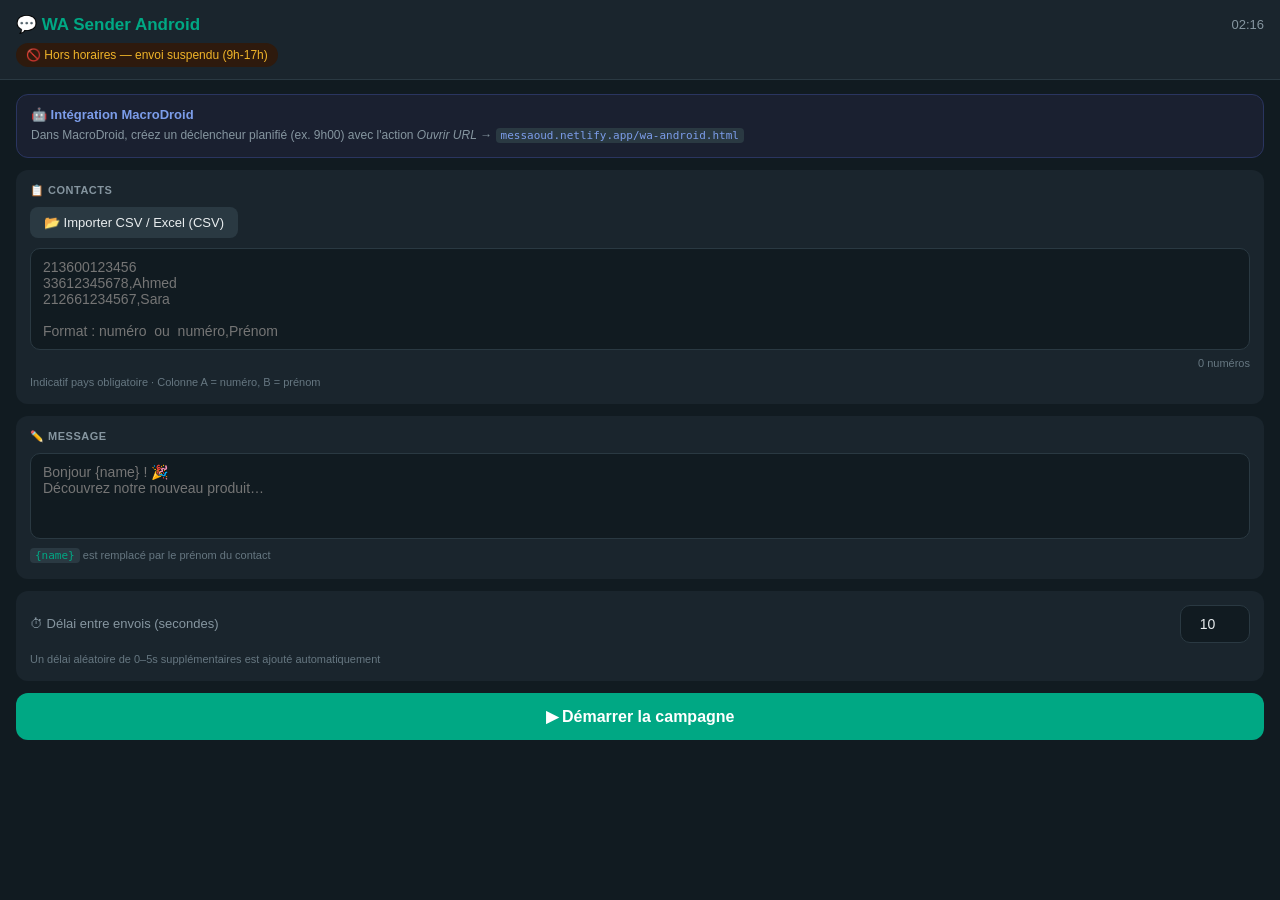
==== wa-android.html @ 424b2b4e "Add Android-optimized WhatsApp sender page (wa-android.html) Page mobile-first déployable sur Netlif" ====
<!DOCTYPE html>
<html lang="fr">
<head>
  <meta charset="UTF-8">
  <meta name="viewport" content="width=device-width,initial-scale=1,maximum-scale=1,user-scalable=no">
  <meta name="mobile-web-app-capable" content="yes">
  <meta name="apple-mobile-web-app-capable" content="yes">
  <meta name="theme-color" content="#00a884">
  <title>WA Sender — Android</title>
  <style>
    *, *::before, *::after { box-sizing: border-box; margin: 0; padding: 0; }

    :root {
      --green:   #00a884;
      --green2:  #00c49a;
      --dark:    #111b21;
      --panel:   #1a252d;
      --panel2:  #2a3942;
      --border:  #2a3942;
      --text:    #e9edef;
      --muted:   #8696a0;
      --dim:     #667781;
      --red:     #ff6b6b;
      --yellow:  #f0b429;
      --r:       12px;
    }

    html, body {
      height: 100%;
      background: var(--dark);
      color: var(--text);
      font-family: -apple-system, BlinkMacSystemFont, 'Segoe UI', sans-serif;
      font-size: 15px;
      -webkit-tap-highlight-color: transparent;
    }

    /* ─── Screens ─── */
    .screen { display: none; flex-direction: column; height: 100dvh; overflow: hidden; }
    .screen.active { display: flex; }

    /* ─── Header ─── */
    .topbar {
      background: var(--panel);
      padding: 14px 16px 12px;
      border-bottom: 1px solid var(--border);
      flex-shrink: 0;
    }
    .topbar-row { display: flex; align-items: center; justify-content: space-between; }
    .topbar h1 { font-size: 17px; color: var(--green); font-weight: 700; }
    .clock { font-size: 13px; color: var(--muted); font-variant-numeric: tabular-nums; }

    .time-pill {
      display: inline-flex; align-items: center; gap: 6px;
      font-size: 12px; margin-top: 8px;
      padding: 5px 10px; border-radius: 20px;
      background: var(--panel2); color: var(--muted);
    }
    .time-pill.ok     { background: #0d2e1e; color: var(--green); }
    .time-pill.off    { background: #2e1a0d; color: var(--yellow); }

    /* ─── Scrollable body ─── */
    .scroll-area {
      flex: 1; overflow-y: auto;
      padding: 14px 16px;
      -webkit-overflow-scrolling: touch;
    }

    /* ─── Cards / sections ─── */
    .card {
      background: var(--panel);
      border-radius: var(--r);
      padding: 14px;
      margin-bottom: 12px;
    }
    .card-title {
      font-size: 11px; font-weight: 700; color: var(--muted);
      text-transform: uppercase; letter-spacing: .5px;
      margin-bottom: 10px;
    }

    /* ─── Inputs ─── */
    textarea, input[type=text], input[type=url], input[type=number] {
      width: 100%;
      background: var(--dark);
      border: 1.5px solid var(--border);
      border-radius: 10px;
      color: var(--text);
      padding: 10px 12px;
      font-size: 14px;
      font-family: inherit;
      outline: none;
      transition: border-color .2s;
    }
    textarea { resize: none; }
    textarea:focus, input:focus { border-color: var(--green); }
    input[type=number] { width: 70px; text-align: center; }

    .field-label {
      font-size: 12px; color: var(--muted); margin-bottom: 6px; display: block;
    }
    .field-hint {
      font-size: 11px; color: var(--dim); margin-top: 5px; line-height: 1.5;
    }
    code {
      background: var(--panel2); padding: 1px 5px;
      border-radius: 4px; color: var(--green); font-size: 11px;
    }
    .counter { font-size: 11px; color: var(--dim); text-align: right; margin-top: 4px; }

    /* ─── File import ─── */
    .import-btn {
      display: inline-flex; align-items: center; gap: 6px;
      background: var(--panel2); border: none; border-radius: 8px;
      color: var(--text); font-size: 13px; padding: 8px 14px;
      cursor: pointer; font-family: inherit; margin-bottom: 10px;
    }
    .import-btn:active { opacity: .7; }
    .import-info {
      background: #0d2e1e; border-radius: 8px;
      padding: 7px 10px; font-size: 12px; color: var(--green);
      margin-bottom: 10px; display: none;
    }

    /* ─── Inline row ─── */
    .row { display: flex; align-items: center; gap: 10px; }
    .row label { font-size: 13px; color: var(--muted); flex: 1; }

    /* ─── Buttons ─── */
    .btn {
      display: flex; align-items: center; justify-content: center; gap: 8px;
      width: 100%; padding: 14px;
      border: none; border-radius: var(--r);
      font-size: 16px; font-weight: 700; font-family: inherit;
      cursor: pointer; transition: background .15s, transform .1s;
    }
    .btn:active { transform: scale(.97); }
    .btn-green  { background: var(--green); color: #fff; }
    .btn-green:hover { background: var(--green2); }
    .btn-red    { background: #c0392b; color: #fff; }
    .btn-ghost  { background: var(--panel2); color: var(--text); }
    .btn-yellow { background: #d4a017; color: #111; }
    .btn:disabled { opacity: .35; pointer-events: none; }
    .btn-sm {
      padding: 9px 16px; font-size: 14px;
      border-radius: 8px; width: auto;
    }

    .btn-grid { display: grid; grid-template-columns: 1fr 1fr; gap: 10px; margin-bottom: 12px; }

    /* ─── Send screen specifics ─── */
    .progress-bar-wrap {
      display: flex; align-items: center; gap: 10px; margin-bottom: 16px;
    }
    .progress-track {
      flex: 1; height: 6px; background: var(--panel2);
      border-radius: 3px; overflow: hidden;
    }
    .progress-fill {
      height: 100%; background: var(--green);
      border-radius: 3px; transition: width .4s;
    }
    .progress-label { font-size: 12px; color: var(--muted); white-space: nowrap; }

    .contact-card {
      background: var(--panel2); border-radius: var(--r);
      padding: 16px; margin-bottom: 14px;
    }
    .contact-phone { font-size: 22px; font-weight: 700; color: var(--text); }
    .contact-name  { font-size: 14px; color: var(--muted); margin-top: 2px; }
    .msg-preview {
      margin-top: 12px; background: var(--dark);
      border-radius: 8px; padding: 10px 12px;
      font-size: 13px; color: var(--text); line-height: 1.5;
      max-height: 80px; overflow-y: auto;
      white-space: pre-wrap; word-break: break-word;
    }

    .status-box {
      text-align: center; padding: 10px;
      font-size: 14px; color: var(--muted);
      margin-bottom: 12px; min-height: 44px;
    }
    .status-box.waiting  { color: var(--yellow); }
    .status-box.counting { color: var(--green); }
    .status-box.ready    { color: var(--muted); }

    /* Countdown ring */
    .ring-wrap {
      display: flex; flex-direction: column;
      align-items: center; gap: 14px; padding: 10px 0 16px;
    }
    svg.ring circle { fill: none; stroke-linecap: round; transition: stroke-dashoffset .9s linear; }
    .ring-num { font-size: 28px; font-weight: 700; color: var(--green); }

    /* ─── Log ─── */
    .log-box {
      background: #0b1418; border: 1px solid var(--border);
      border-radius: 10px; padding: 8px 10px;
      max-height: 120px; overflow-y: auto;
      font-size: 11px; font-family: 'Courier New', monospace;
    }
    .log-line { padding: 2px 0; border-bottom: 1px solid #111b21; color: var(--dim); }
    .log-line:last-child { border-bottom: none; }
    .log-line.ok   { color: var(--green); }
    .log-line.fail { color: var(--red); }
    .log-line.info { color: var(--yellow); }

    /* ─── Done screen ─── */
    .done-icon { font-size: 64px; text-align: center; margin: 24px 0 8px; }
    .done-title { font-size: 24px; font-weight: 700; text-align: center; color: var(--green); }
    .done-sub   { font-size: 14px; color: var(--muted); text-align: center; margin: 6px 0 28px; }
    .stat-row   { display: flex; justify-content: center; gap: 24px; margin-bottom: 28px; }
    .stat { text-align: center; }
    .stat-n { font-size: 32px; font-weight: 700; color: var(--text); }
    .stat-l { font-size: 12px; color: var(--muted); }

    /* ─── MacroDroid banner ─── */
    .mdroid-banner {
      background: #1a2030; border: 1px solid #2a3560;
      border-radius: var(--r); padding: 12px 14px; margin-bottom: 12px;
    }
    .mdroid-banner strong { color: #7c9dea; display: block; margin-bottom: 4px; font-size: 13px; }
    .mdroid-banner p { font-size: 12px; color: var(--muted); line-height: 1.5; }

    /* Scrollbar */
    ::-webkit-scrollbar { width: 3px; }
    ::-webkit-scrollbar-thumb { background: var(--panel2); border-radius: 2px; }
  </style>
</head>
<body>

<!-- ══════════════ SCREEN 1: SETUP ══════════════ -->
<div id="setupScreen" class="screen active">
  <div class="topbar">
    <div class="topbar-row">
      <h1>💬 WA Sender Android</h1>
      <span id="s-clock" class="clock">--:--</span>
    </div>
    <div id="s-timePill" class="time-pill">⏳ Vérification…</div>
  </div>

  <div class="scroll-area">

    <!-- MacroDroid tip -->
    <div class="mdroid-banner">
      <strong>🤖 Intégration MacroDroid</strong>
      <p>Dans MacroDroid, créez un déclencheur planifié (ex. 9h00) avec l'action <em>Ouvrir URL</em> → <code style="color:#7c9dea">messaoud.netlify.app/wa-android.html</code></p>
    </div>

    <!-- Contacts -->
    <div class="card">
      <div class="card-title">📋 Contacts</div>
      <label for="csvFile" class="import-btn">📂 Importer CSV / Excel (CSV)</label>
      <input type="file" id="csvFile" accept=".csv,.txt" hidden>
      <div id="importInfo" class="import-info"></div>
      <textarea id="phones" rows="5"
        placeholder="213600123456&#10;33612345678,Ahmed&#10;212661234567,Sara&#10;&#10;Format : numéro  ou  numéro,Prénom"></textarea>
      <div class="counter" id="phoneCount">0 numéro</div>
      <div class="field-hint">Indicatif pays obligatoire · Colonne A = numéro, B = prénom</div>
    </div>

    <!-- Message -->
    <div class="card">
      <div class="card-title">✏️ Message</div>
      <textarea id="message" rows="4"
        placeholder="Bonjour {name} ! 🎉&#10;Découvrez notre nouveau produit…"></textarea>
      <div class="field-hint"><code>{name}</code> est remplacé par le prénom du contact</div>
    </div>

    <!-- Délai -->
    <div class="card">
      <div class="row">
        <label>⏱ Délai entre envois (secondes)</label>
        <input type="number" id="delay" value="10" min="5" max="120">
      </div>
      <div class="field-hint" style="margin-top:8px">
        Un délai aléatoire de 0–5s supplémentaires est ajouté automatiquement
      </div>
    </div>

    <button id="startBtn" class="btn btn-green" style="margin-bottom:20px">
      ▶ Démarrer la campagne
    </button>

  </div>
</div>

<!-- ══════════════ SCREEN 2: SENDING ══════════════ -->
<div id="sendScreen" class="screen">
  <div class="topbar">
    <div class="topbar-row">
      <h1>📤 Envoi en cours</h1>
      <span id="send-clock" class="clock">--:--</span>
    </div>
    <div id="send-timePill" class="time-pill">—</div>
  </div>

  <div class="scroll-area">

    <!-- Progress -->
    <div class="progress-bar-wrap">
      <div class="progress-track">
        <div class="progress-fill" id="progressFill" style="width:0%"></div>
      </div>
      <span class="progress-label" id="progressLabel">0 / 0</span>
    </div>

    <!-- Contact card -->
    <div class="contact-card" id="contactCard">
      <div class="contact-phone" id="contactPhone">—</div>
      <div class="contact-name"  id="contactName">—</div>
      <div class="msg-preview"   id="msgPreview">—</div>
    </div>

    <!-- Status -->
    <div class="status-box ready" id="statusBox">Appuyez sur le bouton pour ouvrir WhatsApp</div>

    <!-- Countdown ring (shown during auto-wait) -->
    <div class="ring-wrap" id="ringWrap" style="display:none">
      <svg width="80" height="80" viewBox="0 0 80 80" class="ring">
        <circle cx="40" cy="40" r="34" stroke="#2a3942" stroke-width="6"/>
        <circle id="ringArc" cx="40" cy="40" r="34" stroke="#00a884" stroke-width="6"
          stroke-dasharray="213.6" stroke-dashoffset="213.6"
          transform="rotate(-90 40 40)"/>
      </svg>
      <span class="ring-num" id="ringNum">—</span>
    </div>

    <!-- Action buttons -->
    <div class="btn-grid">
      <button id="openWaBtn" class="btn btn-green">📲 Ouvrir WhatsApp</button>
      <button id="nextBtn"   class="btn btn-yellow" disabled>⏭ Suivant</button>
    </div>
    <button id="stopBtn" class="btn btn-ghost btn-sm" style="width:100%;margin-bottom:14px">
      ⏹ Arrêter la campagne
    </button>

    <!-- Log -->
    <div class="card">
      <div class="card-title">Journal</div>
      <div class="log-box" id="log"></div>
    </div>

  </div>
</div>

<!-- ══════════════ SCREEN 3: DONE ══════════════ -->
<div id="doneScreen" class="screen">
  <div class="scroll-area" style="justify-content:center;display:flex;flex-direction:column;padding-top:40px">
    <div class="done-icon">🏁</div>
    <div class="done-title">Campagne terminée</div>
    <div class="done-sub" id="doneSub">—</div>
    <div class="stat-row">
      <div class="stat">
        <div class="stat-n" id="statOk" style="color:#00a884">0</div>
        <div class="stat-l">Envoyés</div>
      </div>
      <div class="stat">
        <div class="stat-n" id="statFail" style="color:#ff6b6b">0</div>
        <div class="stat-l">Échecs</div>
      </div>
    </div>
    <div style="padding:0 16px">
      <button class="btn btn-green" id="restartBtn">↩ Recommencer</button>
    </div>
  </div>
</div>

<script>
'use strict';

/* ── State ─────────────────────────────────── */
const S = {
  contacts:   [],
  message:    '',
  delay:      10,
  index:      0,
  results:    [],
  running:    false,
  waOpened:   false,
  countdown:  null,
};

/* ── Helpers ────────────────────────────────── */
const $  = id  => document.getElementById(id);
const sl = ms  => new Promise(r => setTimeout(r, ms));
const fmt = () => {
  const n = new Date();
  return `${String(n.getHours()).padStart(2,'0')}:${String(n.getMinutes()).padStart(2,'0')}`;
};

function isWorkingHours() {
  const h = new Date().getHours();
  return h >= 9 && h < 17;
}

function updateTimePills() {
  const ok  = isWorkingHours();
  const txt = ok
    ? '✅ Plage active (9h – 17h)'
    : '🚫 Hors horaires — envoi suspendu (9h-17h)';
  const cls = ok ? 'time-pill ok' : 'time-pill off';
  ['s-timePill','send-timePill'].forEach(id => {
    const el = $(id);
    if (el) { el.textContent = txt; el.className = cls; }
  });
}

function parseTxt(raw) {
  return raw.split('\n')
    .map(l => l.trim()).filter(Boolean)
    .map(l => {
      const [rp, ...rest] = l.split(',');
      const phone = rp.trim().replace(/[\s\-\+\(\)\.]/g, '');
      return { phone, name: rest.join(',').trim() };
    })
    .filter(c => /^\d{8,15}$/.test(c.phone));
}

function parseCSV(text) {
  return text.split(/\r?\n/).map(line => {
    const cols = []; let f = '', q = false;
    for (const ch of line) {
      if (ch === '"') { q = !q; continue; }
      if (ch === ',' && !q) { cols.push(f.trim()); f = ''; continue; }
      f += ch;
    }
    cols.push(f.trim());
    return { A: cols[0] || '', B: cols[1] || '' };
  })
  .filter(r => r.A)
  .map(r => ({
    phone: r.A.replace(/[\s\-\+\(\)\.]/g, ''),
    name:  r.B
  }))
  .filter(c => /^\d{8,15}$/.test(c.phone));
}

/* ── Clock ──────────────────────────────────── */
function startClock() {
  const tick = () => {
    const t = fmt();
    ['s-clock','send-clock'].forEach(id => { const e=$(id); if(e) e.textContent=t; });
    updateTimePills();
  };
  tick(); setInterval(tick, 15_000);
}

/* ── Contacts counter ───────────────────────── */
function updateCounter() {
  const n = parseTxt($('phones').value).length;
  $('phoneCount').textContent = `${n} numéro${n!==1?'s':''}`;
}

/* ── CSV import ─────────────────────────────── */
$('csvFile').addEventListener('change', async e => {
  const file = e.target.files[0]; if (!file) return;
  const text = await file.text();
  let contacts;
  // Detect header row
  const first = text.split(/\r?\n/)[0].toLowerCase();
  const hasHeader = ['phone','numéro','numero','tel','mobile'].some(k => first.includes(k));
  contacts = parseCSV(hasHeader
    ? text.split(/\r?\n/).slice(1).join('\n')
    : text);

  if (!contacts.length) { alert('Aucun numéro valide trouvé dans ce fichier'); return; }

  $('phones').value = contacts.map(c => c.name ? `${c.phone},${c.name}` : c.phone).join('\n');
  updateCounter(); persist();
  $('importInfo').style.display = 'block';
  $('importInfo').textContent = `✅ ${contacts.length} contacts importés depuis "${file.name}"`;
  e.target.value = '';
});

/* ── Persistence ────────────────────────────── */
function persist() {
  try {
    localStorage.setItem('wa_phones',  $('phones').value);
    localStorage.setItem('wa_message', $('message').value);
    localStorage.setItem('wa_delay',   $('delay').value);
  } catch {}
}
function restore() {
  try {
    const ph = localStorage.getItem('wa_phones');
    const ms = localStorage.getItem('wa_message');
    const dl = localStorage.getItem('wa_delay');
    if (ph) $('phones').value  = ph;
    if (ms) $('message').value = ms;
    if (dl) $('delay').value   = dl;
  } catch {}
  updateCounter();
}

$('phones').addEventListener('input',  () => { updateCounter(); persist(); });
$('message').addEventListener('input', () => persist());
$('delay').addEventListener('change',  () => persist());

/* ── Screen switch ───────────────────────────── */
function showScreen(id) {
  document.querySelectorAll('.screen').forEach(s => s.classList.remove('active'));
  $(id).classList.add('active');
  window.scrollTo(0, 0);
}

/* ── Log ────────────────────────────────────── */
function log(text, cls='') {
  const d = document.createElement('div');
  d.className = `log-line ${cls}`;
  d.textContent = `[${fmt()}] ${text}`;
  const lb = $('log');
  lb.appendChild(d);
  lb.scrollTop = lb.scrollHeight;
}

/* ── Progress ────────────────────────────────── */
function updateProgress() {
  const pct = S.contacts.length ? (S.index / S.contacts.length) * 100 : 0;
  $('progressFill').style.width  = `${pct}%`;
  $('progressLabel').textContent = `${S.index} / ${S.contacts.length}`;
}

/* ── Render current contact ──────────────────── */
function renderContact() {
  const c   = S.contacts[S.index];
  const msg = S.message.replace(/\{name\}/g, c.name || '');
  $('contactPhone').textContent = `+${c.phone}`;
  $('contactName').textContent  = c.name || '';
  $('msgPreview').textContent   = msg;
  $('openWaBtn').disabled       = false;
  $('nextBtn').disabled         = true;
  setStatus('ready', `Contact ${S.index + 1} / ${S.contacts.length} — appuyez pour ouvrir WhatsApp`);
  hideRing();
}

function setStatus(cls, text) {
  $('statusBox').className = `status-box ${cls}`;
  $('statusBox').textContent = text;
}

/* ── Countdown ring ──────────────────────────── */
function showRing(seconds, onDone) {
  $('ringWrap').style.display = 'flex';
  const arc = $('ringArc');
  const num = $('ringNum');
  const C   = 213.6; // 2π × 34
  let left  = seconds;
  arc.style.strokeDashoffset = '0';
  num.textContent = left;

  clearInterval(S.countdown);
  S.countdown = setInterval(() => {
    left--;
    num.textContent = left;
    arc.style.strokeDashoffset = `${C * (1 - left / seconds)}`;
    if (left <= 0) {
      clearInterval(S.countdown);
      hideRing();
      onDone();
    }
  }, 1000);
}

function hideRing() {
  $('ringWrap').style.display = 'none';
  clearInterval(S.countdown);
}

/* ── Open WhatsApp ───────────────────────────── */
$('openWaBtn').addEventListener('click', () => {
  if (!S.running) return;

  if (!isWorkingHours()) {
    setStatus('waiting', '🚫 Hors des heures autorisées (9h – 17h)');
    log('🚫 Hors plage horaire — campagne suspendue', 'fail');
    S.running = false;
    $('openWaBtn').disabled = true;
    return;
  }

  const c   = S.contacts[S.index];
  const msg = S.message.replace(/\{name\}/g, c.name || '');
  const url = `https://wa.me/${c.phone}?text=${encodeURIComponent(msg)}`;

  log(`📤 Ouverture WhatsApp → +${c.phone}`, 'info');
  $('openWaBtn').disabled = true;
  S.waOpened = true;

  setStatus('waiting', '⏳ WhatsApp ouvert — envoyez le message puis revenez ici');

  // Open WhatsApp
  window.location.href = url;
});

/* ── Return from WhatsApp (visibility change) ── */
document.addEventListener('visibilitychange', () => {
  if (document.hidden || !S.running || !S.waOpened) return;
  S.waOpened = false;
  S.results.push({ ok: true });
  log(`✅ Envoyé à +${S.contacts[S.index].phone}`, 'ok');
  S.index++;
  updateProgress();

  if (S.index >= S.contacts.length) { finishCampaign(); return; }

  // Auto-countdown to next contact
  const delay = S.delay + Math.floor(Math.random() * 5);
  setStatus('counting', `⏳ Prochain contact dans ${delay}s…`);
  $('nextBtn').disabled = false;

  showRing(delay, () => {
    if (!S.running) return;
    if (!isWorkingHours()) {
      setStatus('waiting', '🚫 Hors des heures autorisées — reprenez à 9h');
      S.running = false; return;
    }
    renderContact();
    $('nextBtn').disabled = true;
  });
});

/* ── Suivant (manual override) ─────────────────── */
$('nextBtn').addEventListener('click', () => {
  hideRing();
  $('nextBtn').disabled = true;
  if (!S.running) return;
  if (S.index >= S.contacts.length) { finishCampaign(); return; }
  renderContact();
});

/* ── Stop ────────────────────────────────────── */
$('stopBtn').addEventListener('click', () => {
  S.running = false;
  hideRing();
  log('⏹ Campagne arrêtée par l\'utilisateur', 'fail');

  const ok = S.results.filter(r => r.ok).length;
  $('statOk').textContent   = ok;
  $('statFail').textContent = S.index - ok;
  $('doneSub').textContent  = `Arrêtée après ${S.index} contacts`;
  showScreen('doneScreen');
});

/* ── Start ────────────────────────────────────── */
$('startBtn').addEventListener('click', () => {
  const contacts = parseTxt($('phones').value);
  const message  = $('message').value.trim();

  if (!contacts.length) { alert('⚠️ Aucun numéro valide'); return; }
  if (!message)         { alert('⚠️ Veuillez saisir un message'); return; }
  if (!isWorkingHours()) {
    alert('🚫 Hors des heures autorisées (9h – 17h)\nRevenez dans la plage autorisée.');
    return;
  }

  S.contacts = contacts;
  S.message  = message;
  S.delay    = parseInt($('delay').value) || 10;
  S.index    = 0;
  S.results  = [];
  S.running  = true;
  S.waOpened = false;

  $('log').innerHTML = '';
  log(`🚀 Campagne démarrée — ${contacts.length} contacts`, 'info');
  updateProgress();
  renderContact();
  showScreen('sendScreen');
});

/* ── Finish ──────────────────────────────────── */
function finishCampaign() {
  S.running = false;
  hideRing();
  const ok = S.results.filter(r => r.ok).length;
  log(`🏁 Terminée — ${ok} envoyés`, 'ok');
  $('statOk').textContent   = ok;
  $('statFail').textContent = S.contacts.length - ok;
  $('doneSub').textContent  = `${ok} message${ok>1?'s':''} envoyé${ok>1?'s':''} avec succès`;
  showScreen('doneScreen');
}

/* ── Restart ─────────────────────────────────── */
$('restartBtn').addEventListener('click', () => { showScreen('setupScreen'); });

/* ── Boot ────────────────────────────────────── */
startClock();
restore();
</script>
</body>
</html>
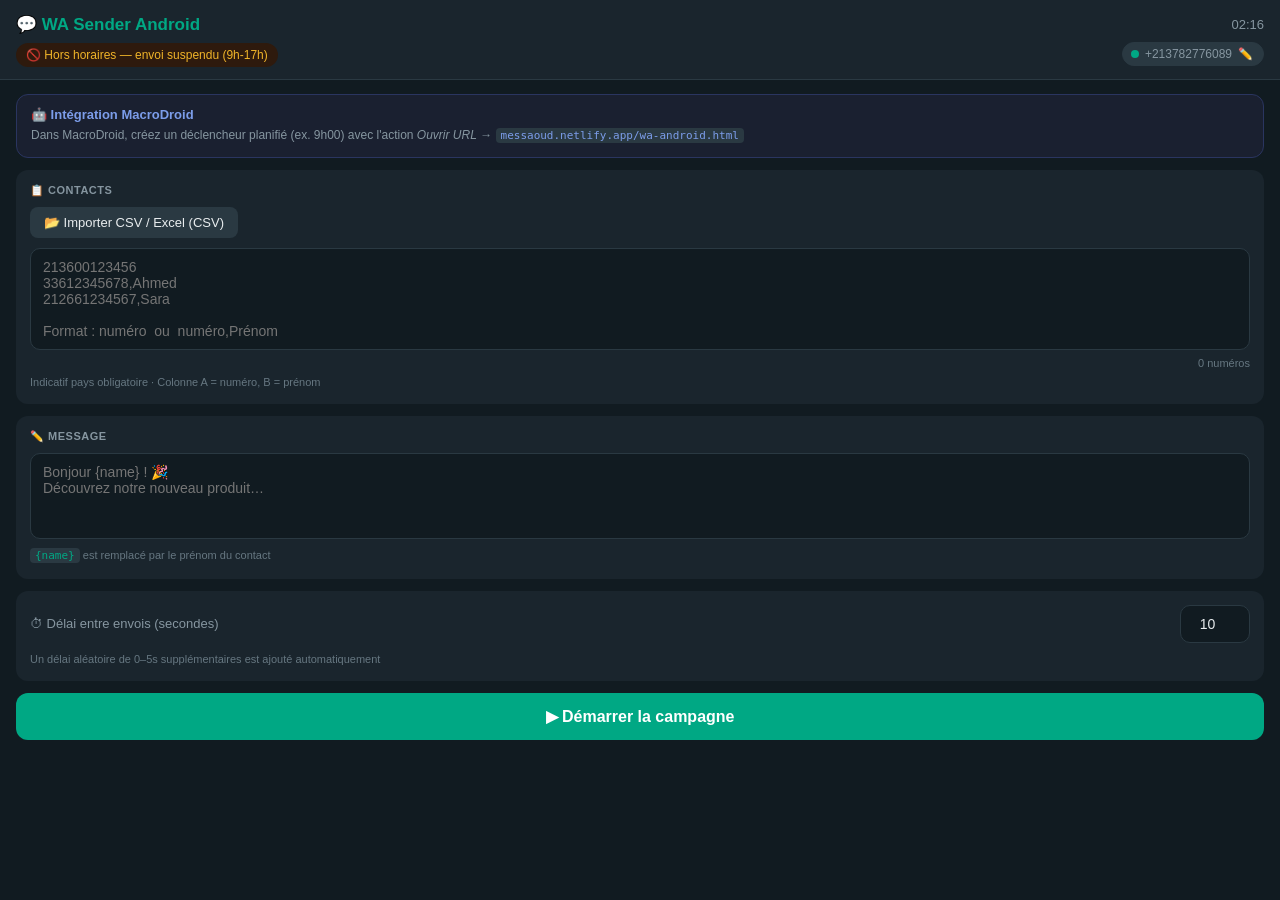
==== commit 45e046da: "Add sender account chip with default phone number Affiche le numéro expéditeur configuré dans l'en-t" ====
--- a/wa-android.html
+++ b/wa-android.html
@@ -214,6 +214,21 @@
     .stat-n { font-size: 32px; font-weight: 700; color: var(--text); }
     .stat-l { font-size: 12px; color: var(--muted); }
 
+    /* ─── Account chip ─── */
+    .account-chip {
+      display: inline-flex; align-items: center; gap: 6px;
+      background: var(--panel2); border: 1px solid var(--border);
+      border-radius: 20px; padding: 4px 10px 4px 8px;
+      font-size: 12px; color: var(--muted);
+      cursor: pointer; margin-top: 6px;
+      transition: background .15s;
+    }
+    .account-chip:active { background: #3b4a54; }
+    .account-chip .dot {
+      width: 8px; height: 8px; border-radius: 50%;
+      background: var(--green); flex-shrink: 0;
+    }
+
     /* ─── MacroDroid banner ─── */
     .mdroid-banner {
       background: #1a2030; border: 1px solid #2a3560;
@@ -236,7 +251,14 @@
       <h1>💬 WA Sender Android</h1>
       <span id="s-clock" class="clock">--:--</span>
     </div>
-    <div id="s-timePill" class="time-pill">⏳ Vérification…</div>
+    <div style="display:flex;align-items:center;justify-content:space-between;margin-top:0">
+      <div id="s-timePill" class="time-pill">⏳ Vérification…</div>
+      <div id="accountChip" class="account-chip" onclick="editMyNumber()" title="Changer de numéro">
+        <span class="dot"></span>
+        <span id="accountNum">Chargement…</span>
+        ✏️
+      </div>
+    </div>
   </div>
 
   <div class="scroll-area">
@@ -684,9 +706,39 @@
 /* ── Restart ─────────────────────────────────── */
 $('restartBtn').addEventListener('click', () => { showScreen('setupScreen'); });
 
+/* ── Mon numéro (compte expéditeur) ─────────── */
+const DEFAULT_MY_NUMBER = '213782776089';
+
+function loadMyNumber() {
+  return localStorage.getItem('wa_myphone') || DEFAULT_MY_NUMBER;
+}
+
+function saveMyNumber(num) {
+  localStorage.setItem('wa_myphone', num);
+  renderAccountChip(num);
+}
+
+function renderAccountChip(num) {
+  const formatted = num ? `+${num.replace(/^00/, '')}` : '—';
+  $('accountNum').textContent = formatted;
+}
+
+function editMyNumber() {
+  const current = loadMyNumber();
+  const input = prompt('Votre numéro WhatsApp (avec indicatif, sans +) :', current);
+  if (input === null) return; // annulé
+  const cleaned = input.trim().replace(/[\s\-\+\(\)\.]/g, '');
+  if (!/^\d{8,15}$/.test(cleaned)) {
+    alert('Numéro invalide. Exemple : 213782776089');
+    return;
+  }
+  saveMyNumber(cleaned);
+}
+
 /* ── Boot ────────────────────────────────────── */
 startClock();
 restore();
+renderAccountChip(loadMyNumber());
 </script>
 </body>
 </html>
